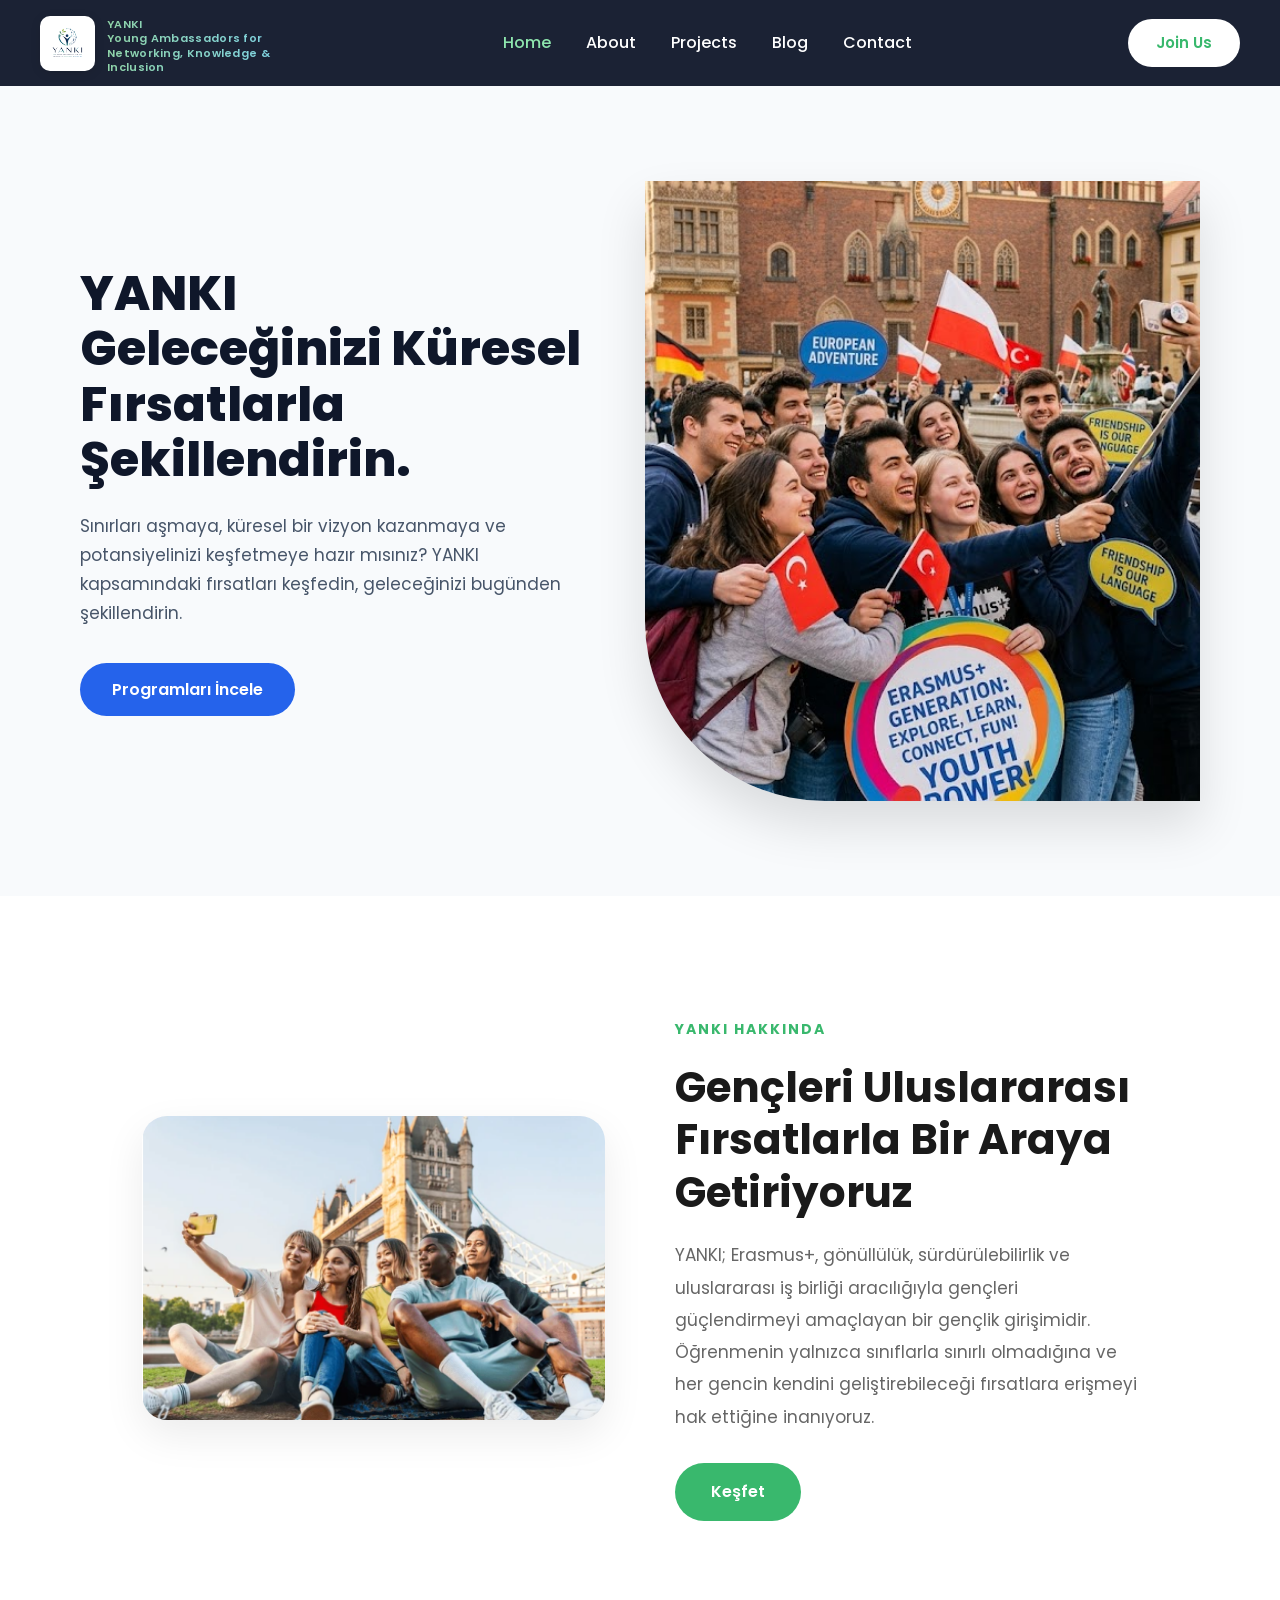
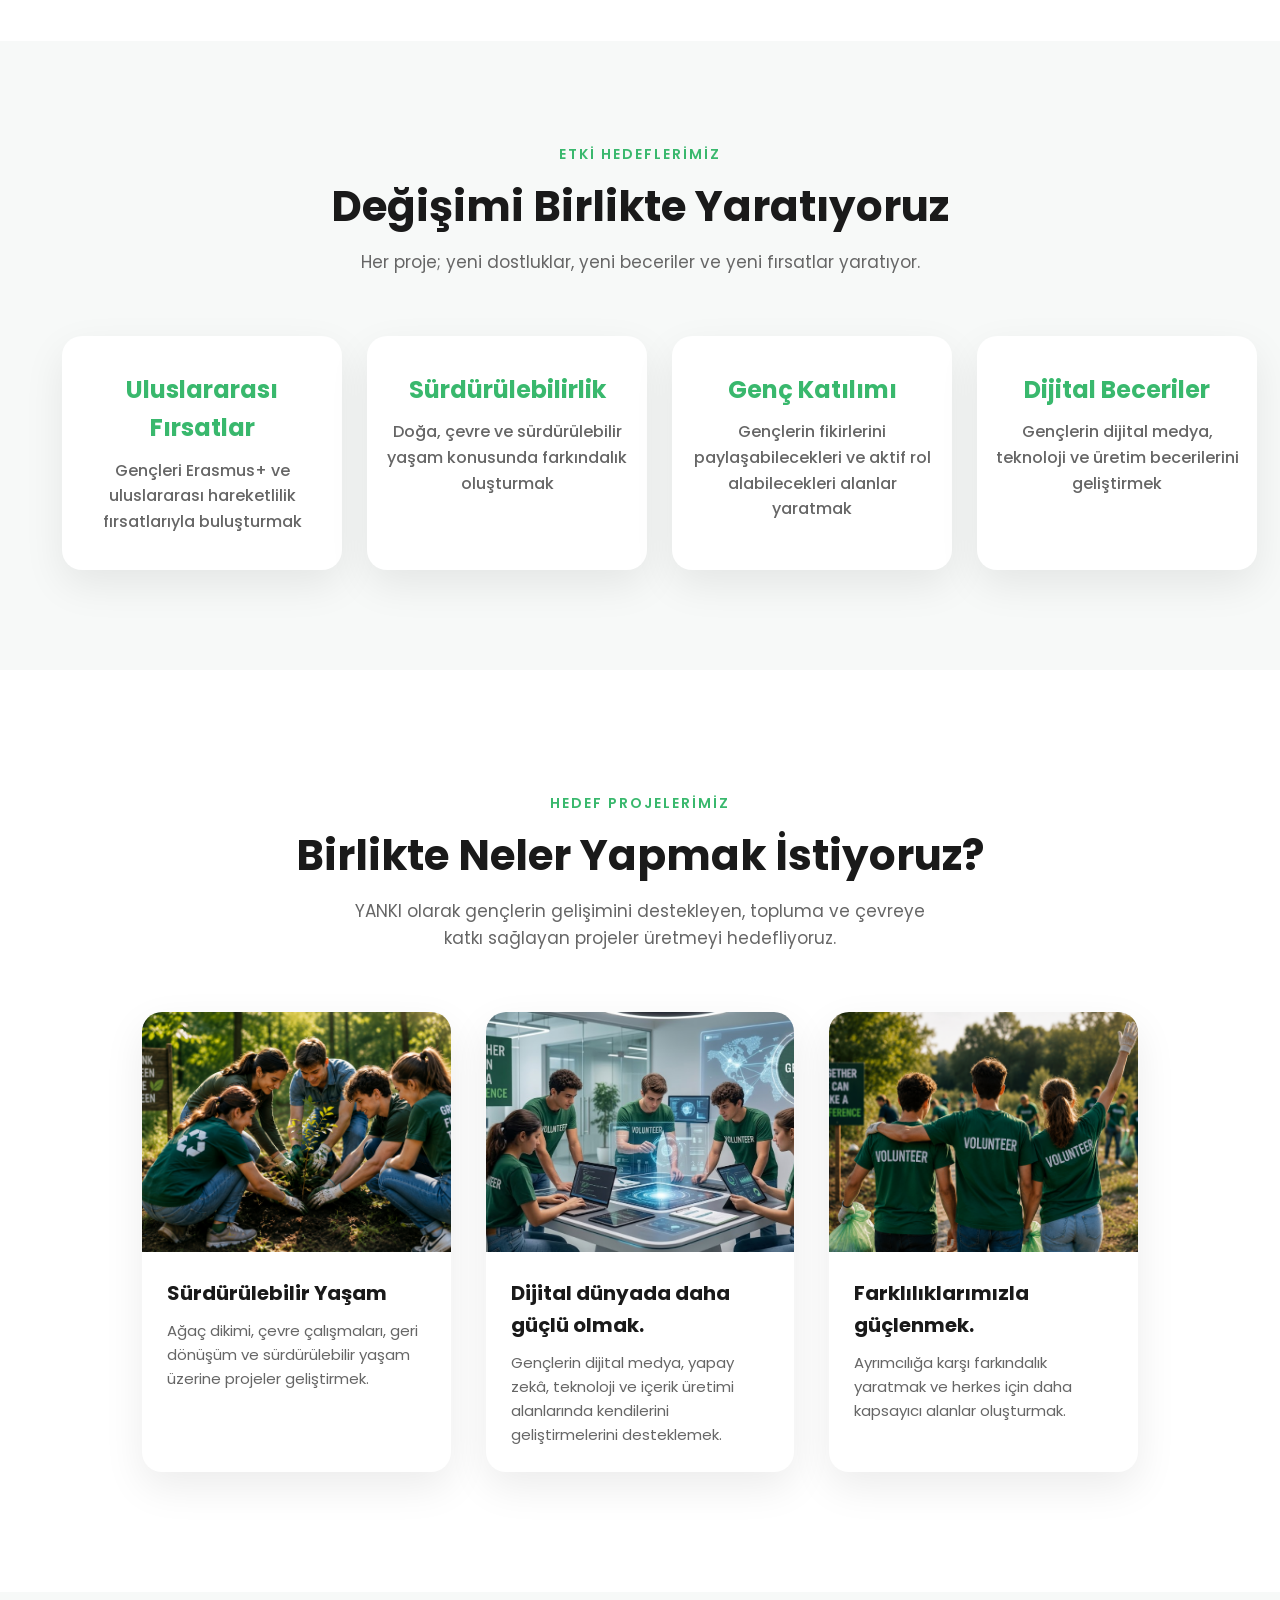
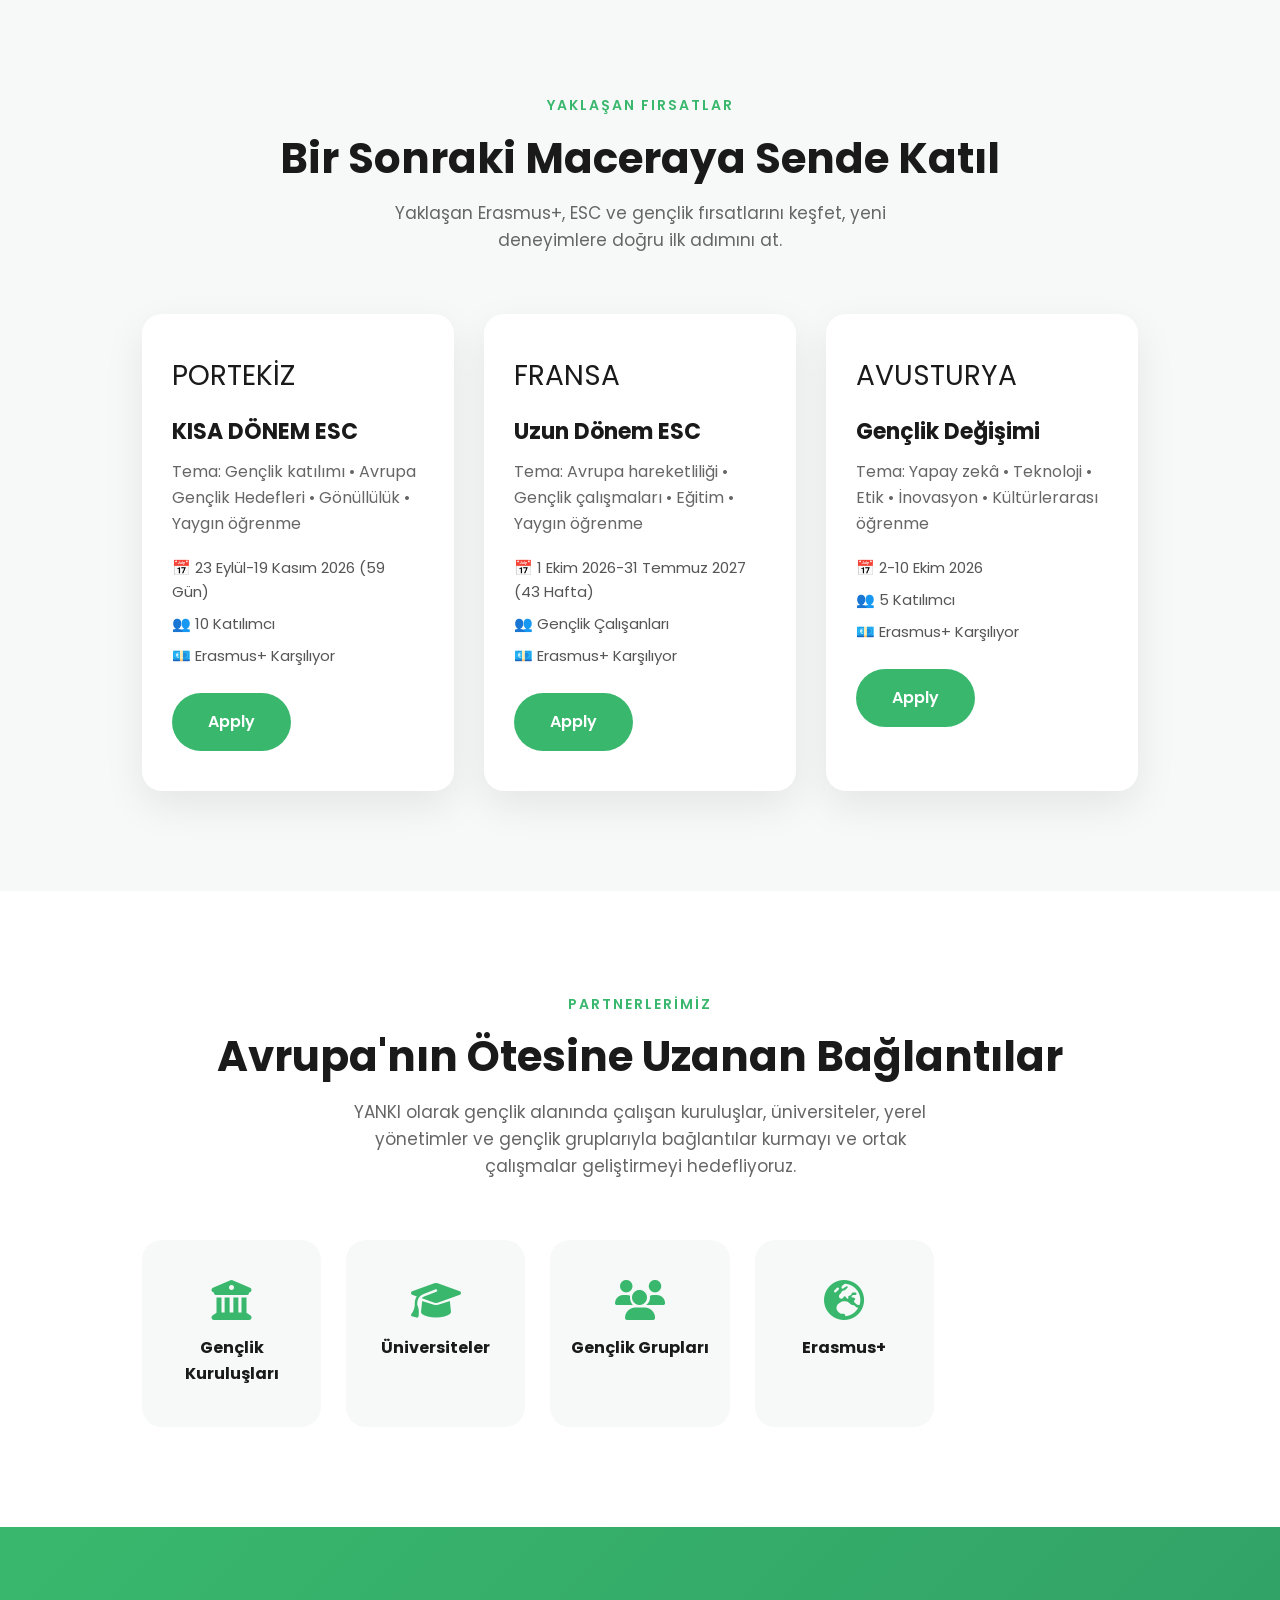
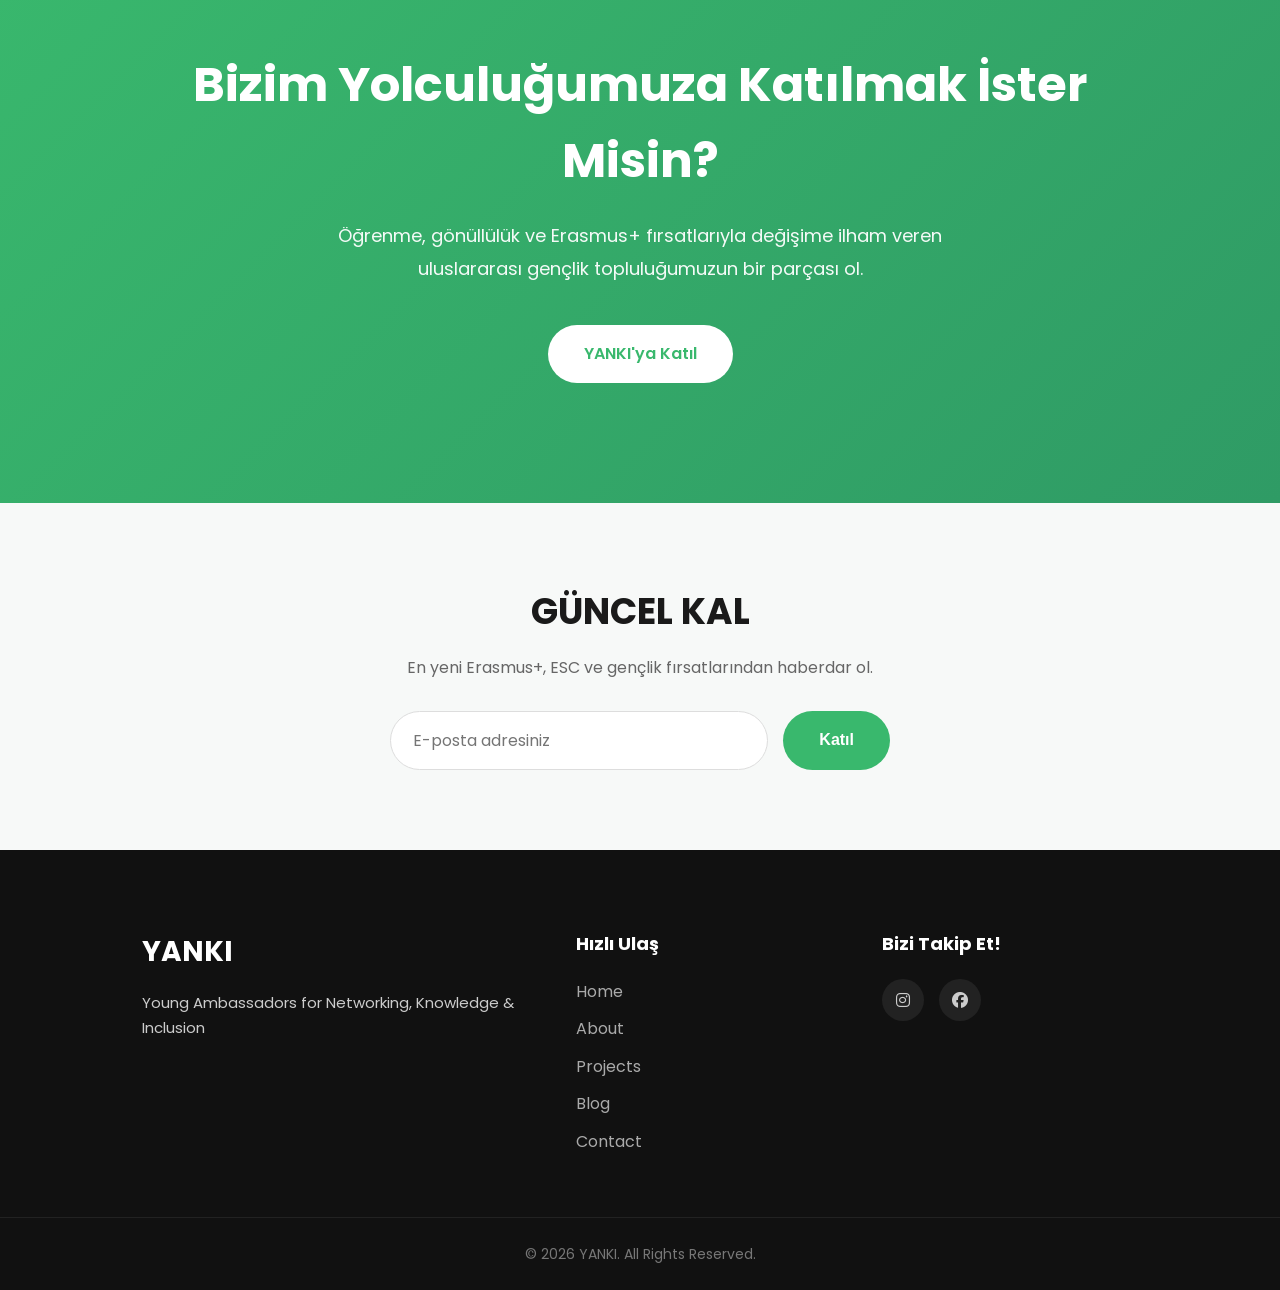
==== index.html @ f04c72b1 "index.html ana klasöre taşındı" ====
<!DOCTYPE html>
<html lang="tr">

<head>
    <meta charset="UTF-8">
    <meta name="viewport" content="width=device-width, initial-scale=1.0">
    <title>YANKI | Young Ambassadors for Networking, Knowledge & Inclusion</title>

    <link rel="stylesheet" href="css/global.css">
    <link rel="stylesheet" href="css/home.css">
    <link rel="stylesheet" href="css/responsive.css">

    <link rel="preconnect" href="https://fonts.googleapis.com">
    <link rel="preconnect" href="https://fonts.gstatic.com" crossorigin>
    <link href="https://fonts.googleapis.com/css2?family=Poppins:wght@300;400;500;600;700;800&display=swap" rel="stylesheet">
    <link rel="stylesheet" href="https://cdnjs.cloudflare.com/ajax/libs/font-awesome/6.7.2/css/all.min.css">
</head>

<body>

    <!-- NAVBAR -->
    <header>
        <nav class="navbar">
            <a href="index.html" class="logo">
                <div class="logo-image">
                    <img src="images/Hero.png" alt="YANKI Logo">
                </div>
                <div class="logo-text">
                    <span>
                        YANKI<br>
                        Young Ambassadors for<br>
                        Networking, Knowledge & Inclusion
                    </span>
                </div>
            </a>

            <ul class="nav-links">
                <li><a href="index.html" class="active">Home</a></li>
                <li><a href="pages/about.html">About</a></li>
                <li><a href="pages/projects.html">Projects</a></li>
                <li><a href="pages/blog.html">Blog</a></li>
                <li><a href="pages/contact.html">Contact</a></li>
            </ul>

            <a href="pages/contact.html" class="join-btn">Join Us</a>
        </nav>
    </header>

    <!-- HERO -->
    <section class="home-hero">
        <div class="hero-left">
            <h1>YANKI<br>Geleceğinizi Küresel <br>Fırsatlarla Şekillendirin.</h1>
            <p>
                Sınırları aşmaya, küresel bir vizyon kazanmaya ve potansiyelinizi keşfetmeye hazır mısınız?
                YANKI kapsamındaki fırsatları keşfedin, geleceğinizi bugünden şekillendirin.
            </p>
            <a href="pages/projects.html" class="hero-btn">Programları İncele</a>
        </div>

        <div class="hero-right">
            <img src="images/anasayf.jpg" alt="Gençler">
        </div>
    </section>

    <!-- ABOUT PREVIEW -->
    <section class="about-preview">
        <div class="container about-container">
            <div class="about-image">
                <img src="images/anasayfa.png" alt="YANKI Volunteers">
            </div>
            <div class="about-text">
                <span>YANKI HAKKINDA</span>
                <h2>Gençleri Uluslararası Fırsatlarla Bir Araya Getiriyoruz</h2>
                <p>
                    YANKI; Erasmus+, gönüllülük, sürdürülebilirlik ve uluslararası iş birliği aracılığıyla gençleri güçlendirmeyi amaçlayan bir gençlik girişimidir.
                    Öğrenmenin yalnızca sınıflarla sınırlı olmadığına ve her gencin kendini geliştirebileceği fırsatlara erişmeyi hak ettiğine inanıyoruz.
                </p>
                <a href="pages/about.html" class="primary-btn">Keşfet</a>
            </div>
        </div>
    </section>

    <!-- IMPACT -->
    <section class="impact">
        <div class="container">
            <div class="section-heading">
                <span>ETKİ HEDEFLERİMİZ</span>
                <h2>Değişimi Birlikte Yaratıyoruz</h2>
                <p>Her proje; yeni dostluklar, yeni beceriler ve yeni fırsatlar yaratıyor.</p>
            </div>

            <div class="impact-grid">
                <div class="impact-card">
                    <h3>Uluslararası Fırsatlar</h3>
                    <p>Gençleri Erasmus+ ve uluslararası hareketlilik fırsatlarıyla buluşturmak</p>
                </div>
                <div class="impact-card">
                    <h3>Sürdürülebilirlik</h3>
                    <p>Doğa, çevre ve sürdürülebilir yaşam konusunda farkındalık oluşturmak</p>
                </div>
                <div class="impact-card">
                    <h3>Genç Katılımı</h3>
                    <p>Gençlerin fikirlerini paylaşabilecekleri ve aktif rol alabilecekleri alanlar yaratmak</p>
                </div>
                <div class="impact-card">
                    <h3>Dijital Beceriler</h3>
                    <p>Gençlerin dijital medya, teknoloji ve üretim becerilerini geliştirmek</p>
                </div>
            </div>
        </div>
    </section>

    <!-- FEATURED PROJECTS -->
    <section class="featured-projects">
        <div class="container">
            <div class="section-heading">
                <span>HEDEF PROJELERİMİZ</span>
                <h2>Birlikte Neler Yapmak İstiyoruz?</h2>
                <p>YANKI olarak gençlerin gelişimini destekleyen, topluma ve çevreye katkı sağlayan projeler üretmeyi hedefliyoruz.</p>
            </div>

            <div class="project-grid">
                <div class="project-card">
                    <img src="images/agacdikme.png" alt="Tree Planting">
                    <div class="project-content">
                        <h3>Sürdürülebilir Yaşam</h3>
                        <p>Ağaç dikimi, çevre çalışmaları, geri dönüşüm ve sürdürülebilir yaşam üzerine projeler geliştirmek.</p>
                    </div>
                </div>
                <div class="project-card">
                    <img src="images/dijital.jpg" alt="Erasmus">
                    <div class="project-content">
                        <h3>Dijital dünyada daha güçlü olmak.</h3>
                        <p>Gençlerin dijital medya, yapay zekâ, teknoloji ve içerik üretimi alanlarında kendilerini geliştirmelerini desteklemek.</p>
                    </div>
                </div>
                <div class="project-card">
                    <img src="images/volunteer.png" alt="Volunteering">
                    <div class="project-content">
                        <h3>Farklılıklarımızla güçlenmek.</h3>
                        <p>Ayrımcılığa karşı farkındalık yaratmak ve herkes için daha kapsayıcı alanlar oluşturmak.</p>
                    </div>
                </div>
            </div>
        </div>
    </section>

    <!-- UPCOMING PROJECTS -->
    <section class="upcoming section">
        <div class="container">
            <div class="section-heading">
                <span>YAKLAŞAN FIRSATLAR</span>
                <h2>Bir Sonraki Maceraya Sende Katıl</h2>
                <p>Yaklaşan Erasmus+, ESC ve gençlik fırsatlarını keşfet, yeni deneyimlere doğru ilk adımını at.</p>
            </div>

            <div class="upcoming-grid">
                <div class="upcoming-card">
                    <div class="country">PORTEKİZ</div>
                    <h3>KISA DÖNEM ESC</h3>
                    <p>Tema: Gençlik katılımı • Avrupa Gençlik Hedefleri • Gönüllülük • Yaygın öğrenme</p>
                    <ul>
                        <li>📅 23 Eylül-19 Kasım 2026 (59 Gün)</li>
                        <li>👥 10 Katılımcı</li>
                        <li>💶 Erasmus+ Karşılıyor</li>
                    </ul>
                    <a href="pages/contact.html" class="primary-btn">Apply</a>
                </div>

                <div class="upcoming-card">
                    <div class="country">FRANSA</div>
                    <h3>Uzun Dönem ESC</h3>
                    <p>Tema: Avrupa hareketliliği • Gençlik çalışmaları • Eğitim • Yaygın öğrenme</p>
                    <ul>
                        <li>📅 1 Ekim 2026-31 Temmuz 2027 (43 Hafta)</li>
                        <li>👥 Gençlik Çalışanları</li>
                        <li>💶 Erasmus+ Karşılıyor</li>
                    </ul>
                    <a href="pages/contact.html" class="primary-btn">Apply</a>
                </div>

                <div class="upcoming-card">
                    <div class="country">AVUSTURYA</div>
                    <h3>Gençlik Değişimi</h3>
                    <p>Tema: Yapay zekâ • Teknoloji • Etik • İnovasyon • Kültürlerarası öğrenme</p>
                    <ul>
                        <li>📅 2-10 Ekim 2026</li>
                        <li>👥 5 Katılımcı</li>
                        <li>💶 Erasmus+ Karşılıyor</li>
                    </ul>
                    <a href="pages/contact.html" class="primary-btn">Apply</a>
                </div>
            </div>
        </div>
    </section>

    <!-- PARTNERS -->
    <section class="partners section">
        <div class="container">
            <div class="section-heading">
                <span>Partnerlerimiz</span>
                <h2>Avrupa'nın Ötesine Uzanan Bağlantılar</h2>
                <p>YANKI olarak gençlik alanında çalışan kuruluşlar, üniversiteler, yerel yönetimler ve gençlik gruplarıyla bağlantılar kurmayı ve ortak çalışmalar geliştirmeyi hedefliyoruz.</p>
            </div>

            <div class="partners-grid">
                <div class="partner-card">
                    <i class="fa-solid fa-building-columns"></i>
                    <h3>Gençlik Kuruluşları</h3>
                </div>
                <div class="partner-card">
                    <i class="fa-solid fa-graduation-cap"></i>
                    <h3>Üniversiteler</h3>
                </div>
                <div class="partner-card">
                    <i class="fa-solid fa-users"></i>
                    <h3>Gençlik Grupları</h3>
                </div>
                <div class="partner-card">
                    <i class="fa-solid fa-earth-europe"></i>
                    <h3>Erasmus+</h3>
                </div>
            </div>
        </div>
    </section>

    <!-- JOIN -->
    <section class="join">
        <div class="container">
            <h2>Bizim Yolculuğumuza Katılmak İster Misin?</h2>
            <p>
                Öğrenme, gönüllülük ve Erasmus+ fırsatlarıyla değişime ilham veren
                uluslararası gençlik topluluğumuzun bir parçası ol.
            </p>
            <a href="pages/contact.html" class="primary-btn">YANKI'ya Katıl</a>
        </div>
    </section>

    <!-- NEWSLETTER -->
    <section class="newsletter">
        <div class="container">
            <h2>GÜNCEL KAL</h2>
            <p>En yeni Erasmus+, ESC ve gençlik fırsatlarından haberdar ol.</p>
            <form>
                <input type="email" placeholder="E-posta adresiniz">
                <button type="submit" class="primary-btn">Katıl</button>
            </form>
        </div>
    </section>

    <!-- FOOTER -->
    <footer>
        <div class="container footer-container">
            <div class="footer-logo">
                <h2>YANKI</h2>
                <p>Young Ambassadors for Networking, Knowledge & Inclusion</p>
            </div>

            <div class="footer-links">
                <h3>Hızlı Ulaş</h3>
                <a href="index.html">Home</a>
                <a href="pages/about.html">About</a>
                <a href="pages/projects.html">Projects</a>
                <a href="pages/blog.html">Blog</a>
                <a href="pages/contact.html">Contact</a>
            </div>

            <div class="footer-social">
                <h3>Bizi Takip Et!</h3>
                <div class="social-icons">
                    <a href="https://www.instagram.com/yankiyouth/" target="_blank">
                        <i class="fab fa-instagram"></i>
                    </a>
                    <a href="https://www.facebook.com/profile.php?id=61592278315403" target="_blank">
                        <i class="fab fa-facebook"></i>
                    </a>
                </div>
            </div>
        </div>

        <div class="copyright">
            <p>© 2026 YANKI. All Rights Reserved.</p>
        </div>
    </footer>

    <script src="js/script.js"></script>
</body>

</html>
---- css/global.css ----
/* ===============================
   GLOBAL STYLES - YANKI
================================ */

:root {
    --primary: #39B86D;
    --primary-dark: #2F9B65;
    --secondary: #8EE6AE;
    --dark: #1a1a1a;
    --gray: #666;
    --light-bg: #F7F9F8;
    --white: #ffffff;
    --shadow: 0 15px 40px rgba(0, 0, 0, 0.08);
    --radius: 20px;
    --transition: 0.35s ease;
}

* {
    margin: 0;
    padding: 0;
    box-sizing: border-box;
}

body {
    font-family: 'Poppins', sans-serif;
    color: var(--dark);
    line-height: 1.6;
    background: var(--white);
    overflow-x: hidden;
}

a {
    text-decoration: none;
    color: inherit;
}

ul {
    list-style: none;
}

img {
    max-width: 100%;
    display: block;
}

.container {
    width: 100%;
    max-width: 1200px;
    margin: 0 auto;
    padding: 0 8%;
}

/* ===============================
   SECTION COMMON
================================ */

.section {
    padding: 100px 0;
}

.section-heading {
    text-align: center;
    margin-bottom: 60px;
}

.section-heading span {
    color: var(--primary);
    font-weight: 600;
    letter-spacing: 2px;
    font-size: 14px;
    text-transform: uppercase;
}

.section-heading h2 {
    font-size: 42px;
    margin: 15px 0;
    line-height: 1.25;
}

.section-heading p {
    color: var(--gray);
    max-width: 600px;
    margin: 0 auto;
    font-size: 17px;
}

/* ===============================
   BUTTONS
================================ */

.primary-btn {
    display: inline-block;
    background: var(--primary);
    color: white;
    padding: 16px 36px;
    border-radius: 50px;
    font-weight: 600;
    font-size: 16px;
    transition: var(--transition);
    border: none;
    cursor: pointer;
}

.primary-btn:hover {
    background: var(--primary-dark);
    transform: translateY(-3px);
}

.secondary-btn {
    display: inline-block;
    background: transparent;
    color: white;
    padding: 16px 36px;
    border-radius: 50px;
    font-weight: 600;
    font-size: 16px;
    border: 2px solid white;
    transition: var(--transition);
}

.secondary-btn:hover {
    background: white;
    color: var(--primary);
}

/* ===============================
   NAVBAR
================================ */

.navbar {
   background-color: rgba(15, 23, 42, 0.95); /* koyu ve net arka plan */
    backdrop-filter: blur(10px);
    padding: 12px 40px;
    display: flex;
    justify-content: space-between;
    align-items: center;
    position: sticky; /* istersen fixed de yapabilirsin */
    top: 0;
    z-index: 1000;
}

.navbar.scrolled {
    background: rgba(255, 255, 255, 0.97);
    box-shadow: 0 5px 25px rgba(0, 0, 0, 0.08);
    padding: 15px 8%;
}

.navbar.scrolled .logo,
.navbar.scrolled .nav-links a {
    color: var(--dark);
}

.navbar.scrolled .join-btn {
    background: var(--primary);
    color: white;
}

.logo {
    display: flex;
    align-items: center;
}

.logo img {
    height: 59px;              /* büyüttük */
    width: auto;
    display: block;
    background-color: white;
    padding: 6px;              /* etrafına boşluk */
    border-radius: 10px;       /* yumuşak köşe */
    box-shadow: 0 2px 10px rgba(0,0,0,0.15);
}
.logo {
    display: flex;
    flex-direction: column;
    align-items: flex-start;
    text-decoration: none;
}

.logo img {
    display: block;
}

.logo span {
    margin-top: 5px;
    font-size: 9px;
    line-height: 1.3;
    font-weight: 500;
    color: #666;
    letter-spacing: 0.3px;
    max-width: 180px;
}
.nav-links {
    display: flex;
    gap: 35px;
}

.nav-links a {
    color: white;
    font-weight: 500;
    font-size: 16px;
    transition: var(--transition);
    position: relative;
}

.nav-links a:hover,
.nav-links a.active {
    color: var(--secondary);
}

.navbar.scrolled .nav-links a:hover,
.navbar.scrolled .nav-links a.active {
    color: var(--primary);
}

.join-btn {
    background: white;
    color: var(--primary);
    padding: 12px 28px;
    border-radius: 50px;
    font-weight: 600;
    font-size: 15px;
    transition: var(--transition);
}

.join-btn:hover {
    background: var(--secondary);
    color: var(--dark);
}

/* ===============================
   FOOTER
================================ */

footer {
    background: #111;
    color: #ccc;
    padding: 80px 0 0;
}

.footer-container {
    display: grid;
    grid-template-columns: 1.5fr 1fr 1fr;
    gap: 50px;
    padding-bottom: 50px;
}

.footer-logo h2 {
    color: white;
    font-size: 28px;
    margin-bottom: 15px;
}

.footer-logo p {
    line-height: 1.7;
    font-size: 15px;
}

.footer-links h3,
.footer-social h3 {
    color: white;
    margin-bottom: 20px;
    font-size: 18px;
}

.footer-links a {
    display: block;
    margin-bottom: 12px;
    color: #aaa;
    transition: var(--transition);
}

.footer-links a:hover {
    color: var(--primary);
    padding-left: 5px;
}

.social-icons {
    display: flex;
    gap: 15px;
}

.social-icons a {
    width: 42px;
    height: 42px;
    background: #222;
    border-radius: 50%;
    display: flex;
    align-items: center;
    justify-content: center;
    color: #ccc;
    transition: var(--transition);
}

.social-icons a:hover {
    background: var(--primary);
    color: white;
}

.copyright {
    border-top: 1px solid #222;
    text-align: center;
    padding: 25px 0;
    font-size: 14px;
    color: #777;
}
.logo{
    display:flex;
    align-items:center;
    gap:12px;
    text-decoration:none;
}

.logo img{
    height:50px;
    width:auto;
}

.logo-text{
    display:flex;
    flex-direction:column;
    line-height:1.2;
}

.logo-text span{
    font-size:11px;
    font-weight:600;

    background: linear-gradient(90deg, #8fd3a8, #7fd3e6);
    -webkit-background-clip:text;
    -webkit-text-fill-color:transparent;
    background-clip:text;
}
/* YANKI LOGO + NAME */

header .navbar .logo {
    display: flex !important;
    flex-direction: row !important;
    align-items: center !important;
    justify-content: flex-start !important;
    gap: 12px !important;
    width: auto !important;
}

header .navbar .logo img {
    display: block !important;
    width: auto !important;
    height: 55px !important;
    margin: 0 !important;
}

header .navbar .logo .logo-name {
    display: block !important;
    width: auto !important;
    max-width: 190px !important;
    margin: 0 !important;
    padding: 0 !important;

    font-size: 10px !important;
    line-height: 1.4 !important;
    font-weight: 600 !important;

    background: linear-gradient(
        90deg,
        #9adf9a,
        #8bd8e8
    );

    -webkit-background-clip: text;
    -webkit-text-fill-color: transparent;
    background-clip: text;

    white-space: normal !important;
}
---- css/home.css ----
/* ===============================
   HOME PAGE STYLES
================================ */

/* HERO */
.home-hero {
    display: flex;
    align-items: center;
    min-height: 90vh;
    padding: 0 80px;
    gap: 60px;
    background-color: #f8fafc;
    overflow: hidden;
}

.hero-left {
    flex: 1;
    max-width: 520px;
}

.hero-left h1 {
    font-size: 48px;
    font-weight: 800;
    line-height: 1.15;
    color: #0f172a;
    margin-bottom: 25px;
}

.hero-left p {
    font-size: 17px;
    line-height: 1.7;
    color: #475569;
    margin-bottom: 35px;
}

.hero-btn {
    display: inline-block;
    background-color: #2563eb;
    color: white;
    padding: 14px 32px;
    border-radius: 50px;
    text-decoration: none;
    font-weight: 600;
    transition: 0.3s;
}

.hero-btn:hover {
    background-color: #1d4ed8;
    transform: translateY(-2px);
}

/* Sağ taraf - fotoğraf */
.hero-right {
    flex: 1.1;
    position: relative;
    height: 620px;
}

.hero-right img {
    width: 100%;
    height: 100%;
    object-fit: cover;
    border-radius: 0 0 0 180px; /* sol alt köşeyi yuvarlak yapıyor */
    box-shadow: 0 25px 50px rgba(0, 0, 0, 0.12);
}

/* Mavi kavis efekti */
.hero-right::before {
    content: "";
    position: absolute;
    top: -20px;
    left: -30px;
    width: 100%;
    height: 100%;
    border: 4px solid #3b82f6;
    border-radius: 0 0 0 180px;
    z-index: -1;
}
/* ABOUT PREVIEW */
.about-preview {
    padding: 120px 0;
    background: white;
}

.about-container {
    display: grid;
    grid-template-columns: 1fr 1fr;
    gap: 70px;
    align-items: center;
}

.about-image img {
    width: 100%;
    border-radius: 25px;
    box-shadow: var(--shadow);
}

.about-text span {
    color: var(--primary);
    font-weight: 700;
    letter-spacing: 2px;
    font-size: 14px;
}

.about-text h2 {
    font-size: 42px;
    margin: 20px 0;
    line-height: 1.25;
}

.about-text p {
    color: var(--gray);
    line-height: 1.9;
    margin-bottom: 30px;
    font-size: 17px;
}

/* IMPACT */
.impact {
    padding: 100px 0;
    background: var(--light-bg);
}

.impact-grid {
    display: grid;
    grid-template-columns: repeat(4, 280px);
    gap: 25px;
     transform: translateX(-80px);
}

.impact-card {
    background: white;
    padding: 35px 15px;
    border-radius: var(--radius);
    text-align: center;
    box-shadow: var(--shadow);
    transition: var(--transition);
}

.impact-card:hover {
    transform: translateY(-10px);
}

.impact-card h3 {
    font-size: 1.5rem;
    color: var(--primary);
    margin-bottom: 10px;
}

.impact-card p {
    color: var(--gray);
    font-weight: 500;
}

/* FEATURED PROJECTS */
.featured-projects {
    padding: 120px 0;
    background: white;
}

.project-grid {
    display: grid;
    grid-template-columns: repeat(3, 1fr);
    gap: 35px;
}

.project-card {
    background: white;
    border-radius: var(--radius);
    overflow: hidden;
    box-shadow: var(--shadow);
    transition: var(--transition);
}

.project-card:hover {
    transform: translateY(-10px);
}

.project-card img {
    width: 100%;
    height: 240px;
    object-fit: cover;
}

.project-content {
    padding: 25px;
}

.project-content h3 {
    margin-bottom: 10px;
    font-size: 20px;
}

.project-content p {
    color: var(--gray);
    font-size: 15px;
}

/* UPCOMING PROJECTS */
.upcoming {
    padding: 100px 0;
    background: var(--light-bg);
}

.upcoming-grid {
    display: grid;
    grid-template-columns: repeat(3, 1fr);
    gap: 30px;
}

.upcoming-card {
    background: white;
    padding: 40px 30px;
    border-radius: var(--radius);
    box-shadow: var(--shadow);
    transition: var(--transition);
}

.upcoming-card:hover {
    transform: translateY(-8px);
}

.upcoming-card .country {
    font-size: 28px;
    margin-bottom: 15px;
}

.upcoming-card h3 {
    font-size: 22px;
    margin-bottom: 10px;
}

.upcoming-card p {
    color: var(--gray);
    margin-bottom: 20px;
}

.upcoming-card ul {
    margin-bottom: 25px;
}

.upcoming-card ul li {
    margin-bottom: 8px;
    color: #555;
    font-size: 15px;
}

/* PARTNERS */
.partners {
    padding: 100px 0;
    background: white;
}

.partners-grid {
    display: grid;
    grid-template-columns: repeat(5, 1fr);
    gap: 25px;
}

.partner-card {
    background: var(--light-bg);
    padding: 40px 20px;
    border-radius: var(--radius);
    text-align: center;
    transition: var(--transition);
}

.partner-card:hover {
    background: var(--primary);
    color: white;
    transform: translateY(-8px);
}

.partner-card i {
    font-size: 40px;
    color: var(--primary);
    margin-bottom: 15px;
    transition: var(--transition);
}

.partner-card:hover i {
    color: white;
}

.partner-card h3 {
    font-size: 16px;
}

/* JOIN SECTION */
.join {
    padding: 120px 0;
    background: linear-gradient(135deg, var(--primary), var(--primary-dark));
    text-align: center;
    color: white;
}

.join h2 {
    font-size: 48px;
    margin-bottom: 20px;
}

.join p {
    max-width: 700px;
    margin: 0 auto 40px;
    font-size: 18px;
    line-height: 1.8;
    opacity: 0.95;
}

.join .primary-btn {
    background: white;
    color: var(--primary);
}

.join .primary-btn:hover {
    background: #f0f0f0;
}

/* NEWSLETTER */
.newsletter {
    padding: 80px 0;
    background: var(--light-bg);
    text-align: center;
}

.newsletter h2 {
    font-size: 36px;
    margin-bottom: 15px;
}

.newsletter p {
    color: var(--gray);
    margin-bottom: 30px;
}

.newsletter form {
    display: flex;
    gap: 15px;
    max-width: 500px;
    margin: 0 auto;
    flex-wrap: wrap;
    justify-content: center;
}

.newsletter input {
    flex: 1;
    min-width: 250px;
    padding: 16px 22px;
    border: 1px solid #ddd;
    border-radius: 50px;
    font-size: 16px;
    font-family: 'Poppins', sans-serif;
    outline: none;
}

.newsletter input:focus {
    border-color: var(--primary);
}

/* GALLERY */
.gallery {
    padding: 100px 0;
    background: white;
}

.gallery-grid {
    display: grid;
    grid-template-columns: repeat(4, 1fr);
    gap: 20px;
}

.gallery-grid img {
    width: 100%;
    height: 250px;
    object-fit: cover;
    border-radius: 15px;
    transition: var(--transition);
}

.gallery-grid img:hover {
    transform: scale(1.03);
}

/* TESTIMONIALS */
.testimonials {
    padding: 100px 0;
    background: var(--light-bg);
}

.testimonial-grid {
    display: grid;
    grid-template-columns: repeat(3, 1fr);
    gap: 30px;
}

.testimonial-card {
    background: white;
    padding: 40px 30px;
    border-radius: var(--radius);
    box-shadow: var(--shadow);
}

.testimonial-card p {
    font-style: italic;
    color: #555;
    line-height: 1.8;
    margin-bottom: 20px;
}

.testimonial-card h4 {
    color: var(--primary);
    font-weight: 600;
}
---- css/responsive.css ----
/* ===============================
   RESPONSIVE STYLES - YANKI
================================ */

/* ========== TABLET (max-width: 992px) ========== */
@media (max-width: 992px) {

    .container {
        padding: 0 6%;
    }

    /* Navbar */
    .navbar {
        padding: 18px 6%;
    }

    .nav-links {
        gap: 22px;
    }

    /* Hero genel */
    .hero-content h1,
    .about-hero h1,
    .page-content h1 {
        font-size: 46px;
    }

    .hero-content p,
    .about-hero p,
    .page-content p {
        font-size: 17px;
    }

    /* Home */
    .about-container {
        grid-template-columns: 1fr;
        gap: 50px;
    }

    .about-image {
        order: -1;
    }

    .impact-grid {
        grid-template-columns: repeat(2, 1fr);
    }

    .project-grid,
    .upcoming-grid,
    .blog-grid,
    .projects-grid {
        grid-template-columns: repeat(2, 1fr);
    }

    .partners-grid {
        grid-template-columns: repeat(3, 1fr);
    }

    .gallery-grid {
        grid-template-columns: repeat(2, 1fr);
    }

    .testimonial-grid {
        grid-template-columns: 1fr 1fr;
    }

    /* About */
    .story-grid {
        grid-template-columns: 1fr;
        gap: 50px;
    }

    .story-image {
        order: -1;
    }

    .mission-grid {
        grid-template-columns: 1fr;
    }

    .values-grid {
        grid-template-columns: repeat(2, 1fr);
    }

    .team-grid {
        grid-template-columns: repeat(2, 1fr);
    }

    .partner-grid {
        grid-template-columns: repeat(2, 1fr);
    }

    /* Blog */
    .featured-grid {
        grid-template-columns: 1fr;
        gap: 40px;
    }

    /* Contact */
    .contact-grid {
        grid-template-columns: repeat(2, 1fr);
    }

    .form-grid {
        grid-template-columns: 1fr;
        gap: 50px;
    }

    /* Footer */
    .footer-container {
        grid-template-columns: 1fr 1fr;
        gap: 40px;
    }
}

/* ========== MOBILE (max-width: 768px) ========== */
@media (max-width: 768px) {

    .container {
        padding: 0 5%;
    }

    /* Navbar */
    .navbar {
        flex-direction: column;
        gap: 18px;
        padding: 15px 5%;
    }

    .nav-links {
        flex-wrap: wrap;
        justify-content: center;
        gap: 16px;
    }

    .nav-links a {
        font-size: 15px;
    }

    .join-btn {
        padding: 10px 22px;
        font-size: 14px;
    }

    .logo {
        font-size: 22px;
    }

    /* Hero */
    .hero {
        height: auto;
        min-height: 100vh;
        padding: 160px 20px 100px;
    }

    .about-hero,
    .page-hero {
        height: auto;
        min-height: 70vh;
        padding: 140px 20px 80px;
    }

    .hero-content h1,
    .about-hero h1,
    .page-content h1 {
        font-size: 34px;
    }

    .hero-content p,
    .about-hero p,
    .page-content p {
        font-size: 16px;
    }

    .hero-buttons {
        flex-direction: column;
        align-items: center;
    }

    .primary-btn,
    .secondary-btn {
        width: 100%;
        max-width: 280px;
        text-align: center;
    }

    /* Section headings */
    .section-heading h2 {
        font-size: 30px;
    }

    .section-heading p {
        font-size: 15px;
    }

    /* Home sections */
    .about-text h2 {
        font-size: 30px;
    }

    .impact-grid {
        grid-template-columns: 1fr 1fr;
        gap: 20px;
    }

    .impact-card h3 {
        font-size: 32px;
    }

    .project-grid,
    .upcoming-grid,
    .blog-grid,
    .projects-grid,
    .team-grid {
        grid-template-columns: 1fr;
    }

    .partners-grid {
        grid-template-columns: repeat(2, 1fr);
    }

    .gallery-grid {
        grid-template-columns: 1fr 1fr;
        gap: 15px;
    }

    .gallery-grid img {
        height: 180px;
    }

    .testimonial-grid {
        grid-template-columns: 1fr;
    }

    .join h2,
    .about-join h2,
    .projects-cta h2,
    .blog-cta h2,
    .contact-cta h2 {
        font-size: 32px;
    }

    .join p,
    .about-join p,
    .projects-cta p,
    .blog-cta p,
    .contact-cta p {
        font-size: 16px;
    }

    /* About */
    .story-text h2 {
        font-size: 30px;
    }

    .values-grid {
        grid-template-columns: 1fr;
    }

    .partner-grid {
        grid-template-columns: 1fr 1fr;
    }

    /* Blog */
    .featured-content h2 {
        font-size: 28px;
    }

    /* Contact */
    .contact-grid {
        grid-template-columns: 1fr;
    }

    .form-text h2 {
        font-size: 30px;
    }

    .form-box {
        padding: 30px 22px;
    }

    /* Newsletter */
    .newsletter form {
        flex-direction: column;
        align-items: center;
    }

    .newsletter input {
        width: 100%;
        min-width: unset;
    }

    /* Footer */
    .footer-container {
        grid-template-columns: 1fr;
        text-align: center;
        gap: 40px;
    }

    .social-icons {
        justify-content: center;
    }

    .footer-links a:hover {
        padding-left: 0;
    }
}

/* ========== SMALL MOBILE (max-width: 480px) ========== */
@media (max-width: 480px) {

    .hero-content h1,
    .about-hero h1,
    .page-content h1 {
        font-size: 28px;
    }

    .impact-grid {
        grid-template-columns: 1fr;
    }

    .partners-grid,
    .partner-grid {
        grid-template-columns: 1fr;
    }

    .gallery-grid {
        grid-template-columns: 1fr;
    }

    .section-heading h2 {
        font-size: 26px;
    }

    .join h2,
    .about-join h2,
    .projects-cta h2,
    .blog-cta h2,
    .contact-cta h2 {
        font-size: 26px;
    }
}@media (max-width: 900px) {
    .home-hero {
        flex-direction: column;
        padding: 60px 25px;
        text-align: center;
    }

    .hero-left {
        max-width: 100%;
    }

    .hero-left h1 {
        font-size: 36px;
    }

    .hero-right {
        width: 100%;
        height: 400px;
        margin-top: 30px;
    }

    .hero-right img,
    .hero-right::before {
        border-radius: 30px;
    }
}
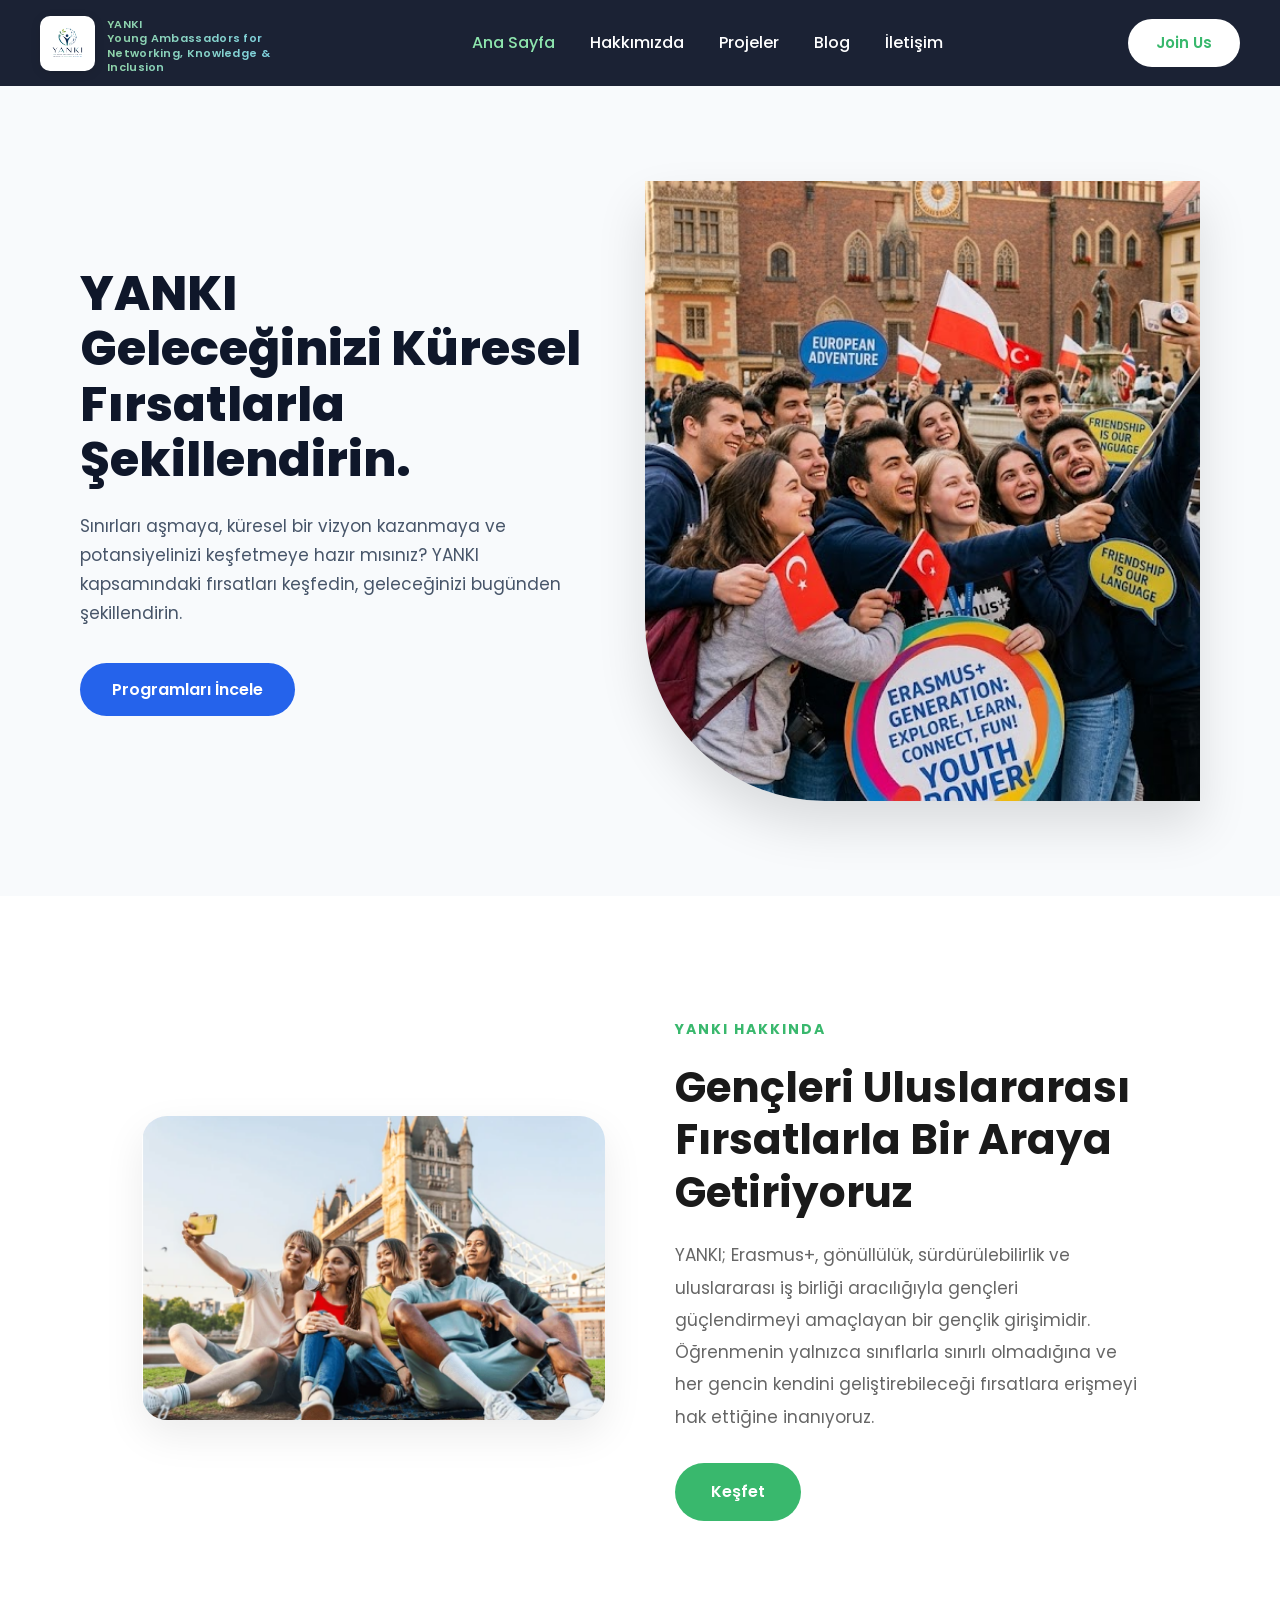
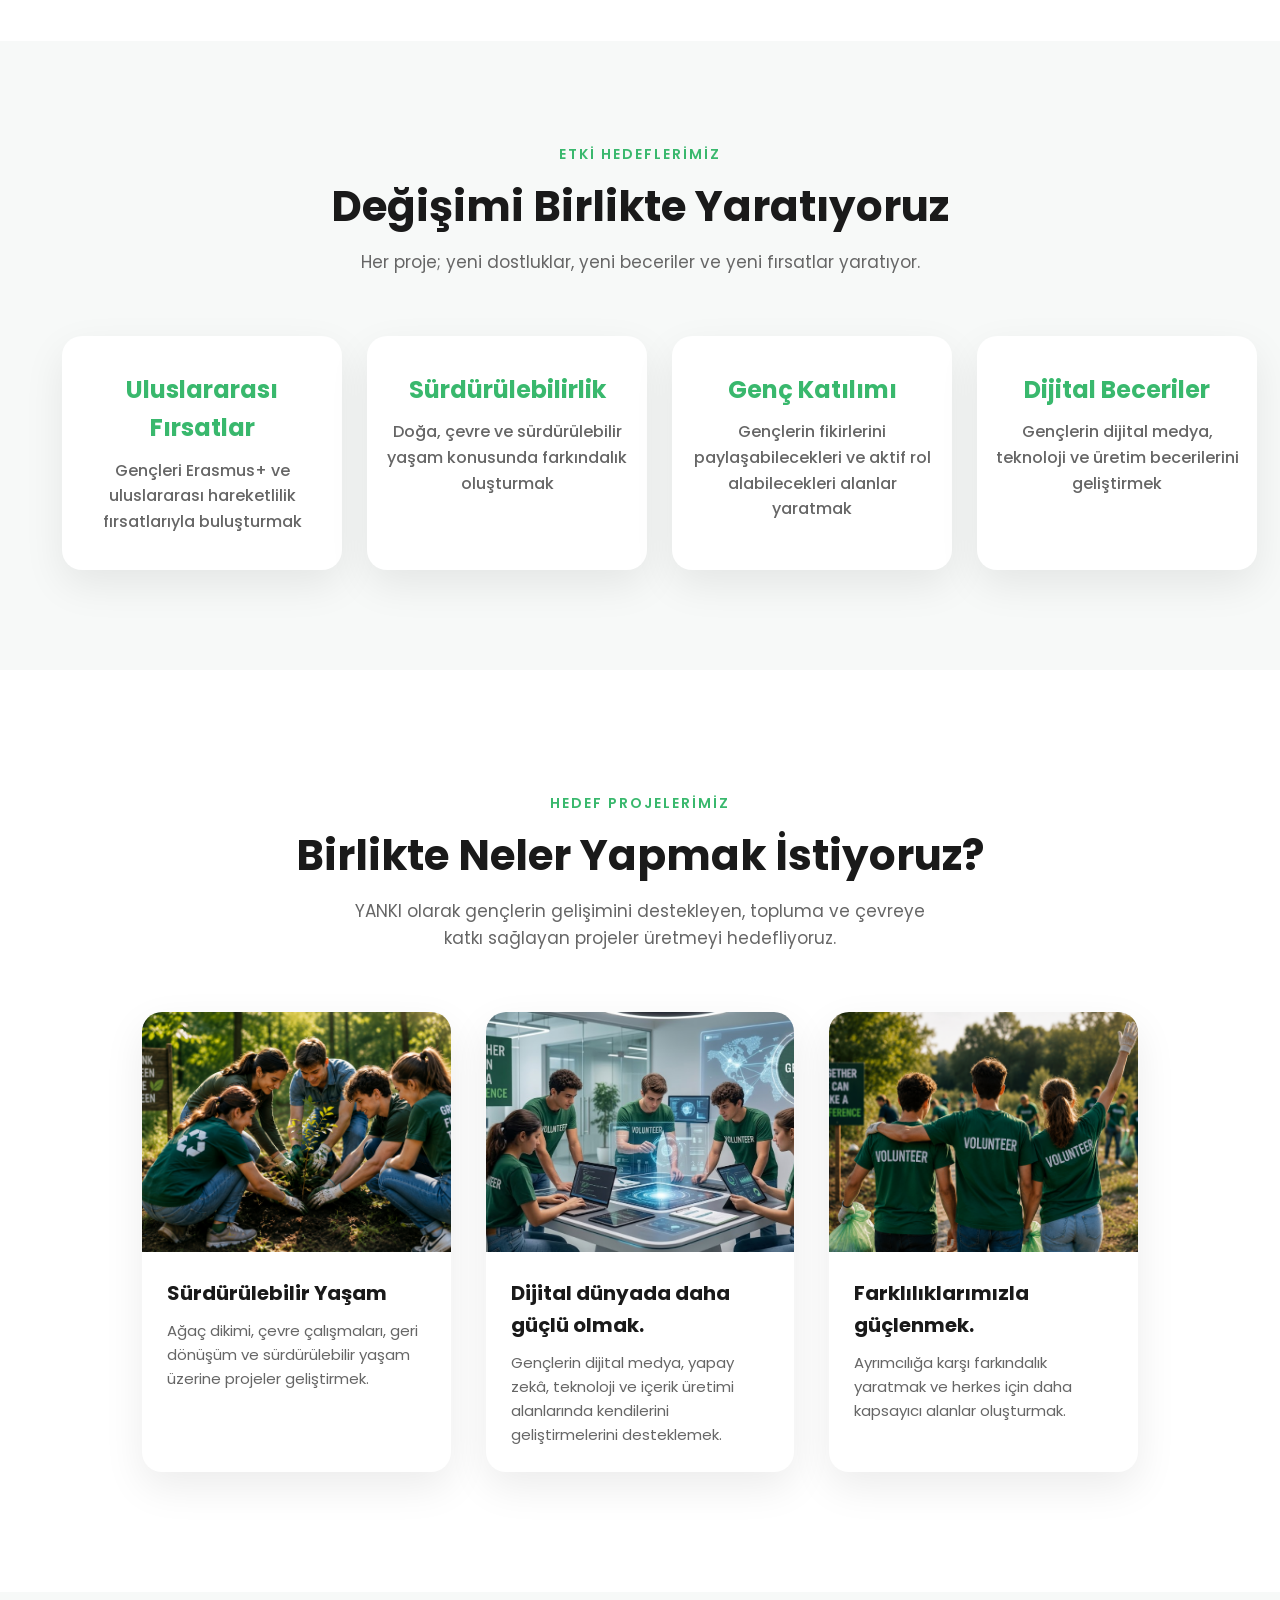
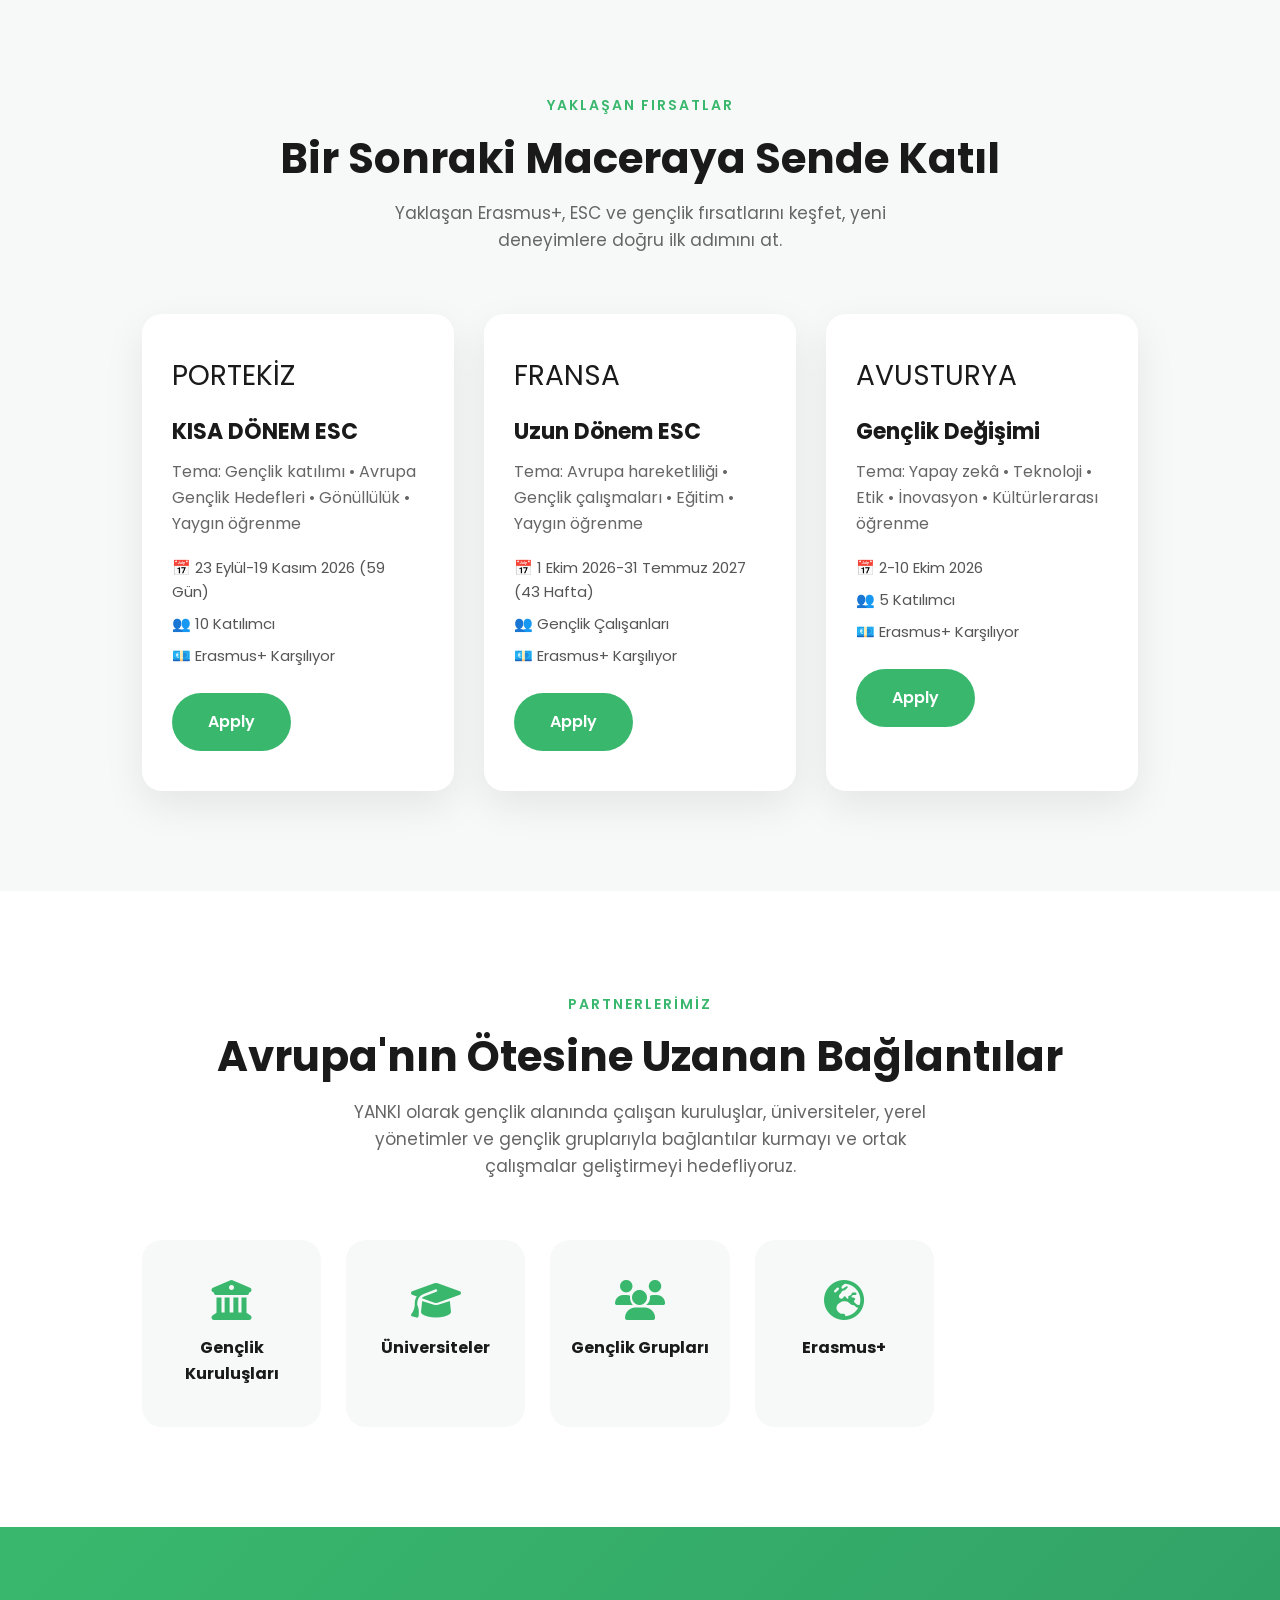
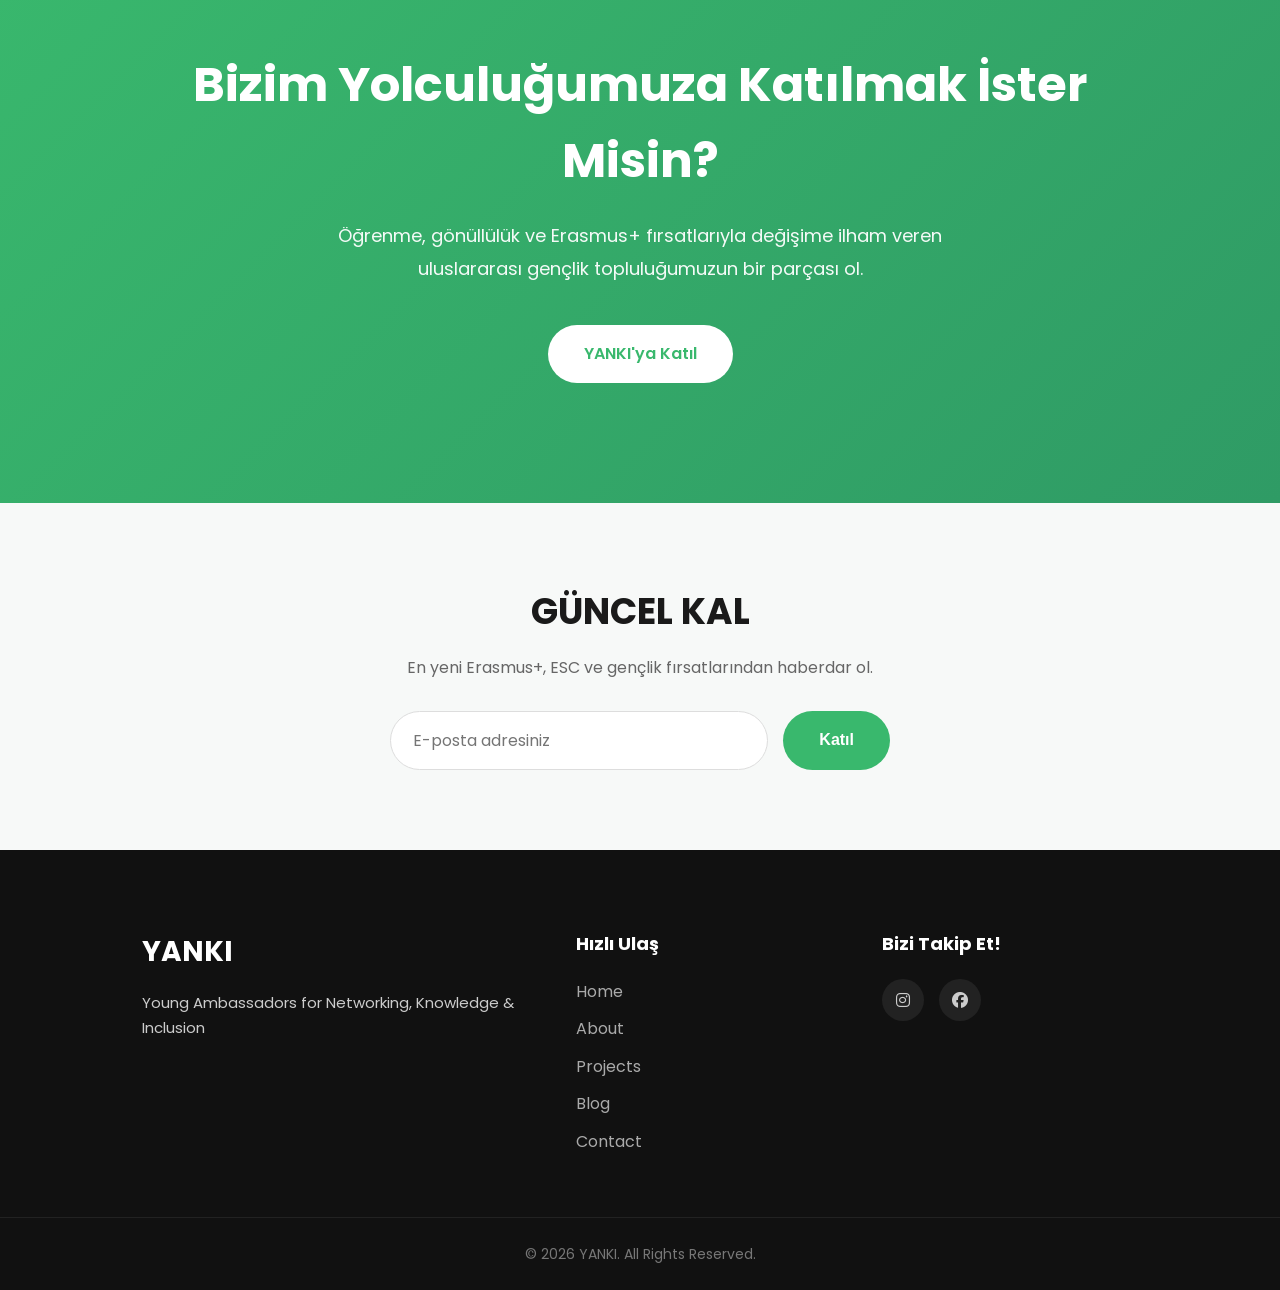
==== commit e80533c7: "güncelleme yaptım" ====
--- a/index.html
+++ b/index.html
@@ -35,11 +35,11 @@
             </a>
 
             <ul class="nav-links">
-                <li><a href="index.html" class="active">Home</a></li>
-                <li><a href="pages/about.html">About</a></li>
-                <li><a href="pages/projects.html">Projects</a></li>
+                <li><a href="index.html" class="active">Ana Sayfa</a></li>
+                <li><a href="pages/about.html">Hakkımızda</a></li>
+                <li><a href="pages/projects.html">Projeler</a></li>
                 <li><a href="pages/blog.html">Blog</a></li>
-                <li><a href="pages/contact.html">Contact</a></li>
+                <li><a href="pages/contact.html">İletişim</a></li>
             </ul>
 
             <a href="pages/contact.html" class="join-btn">Join Us</a>
